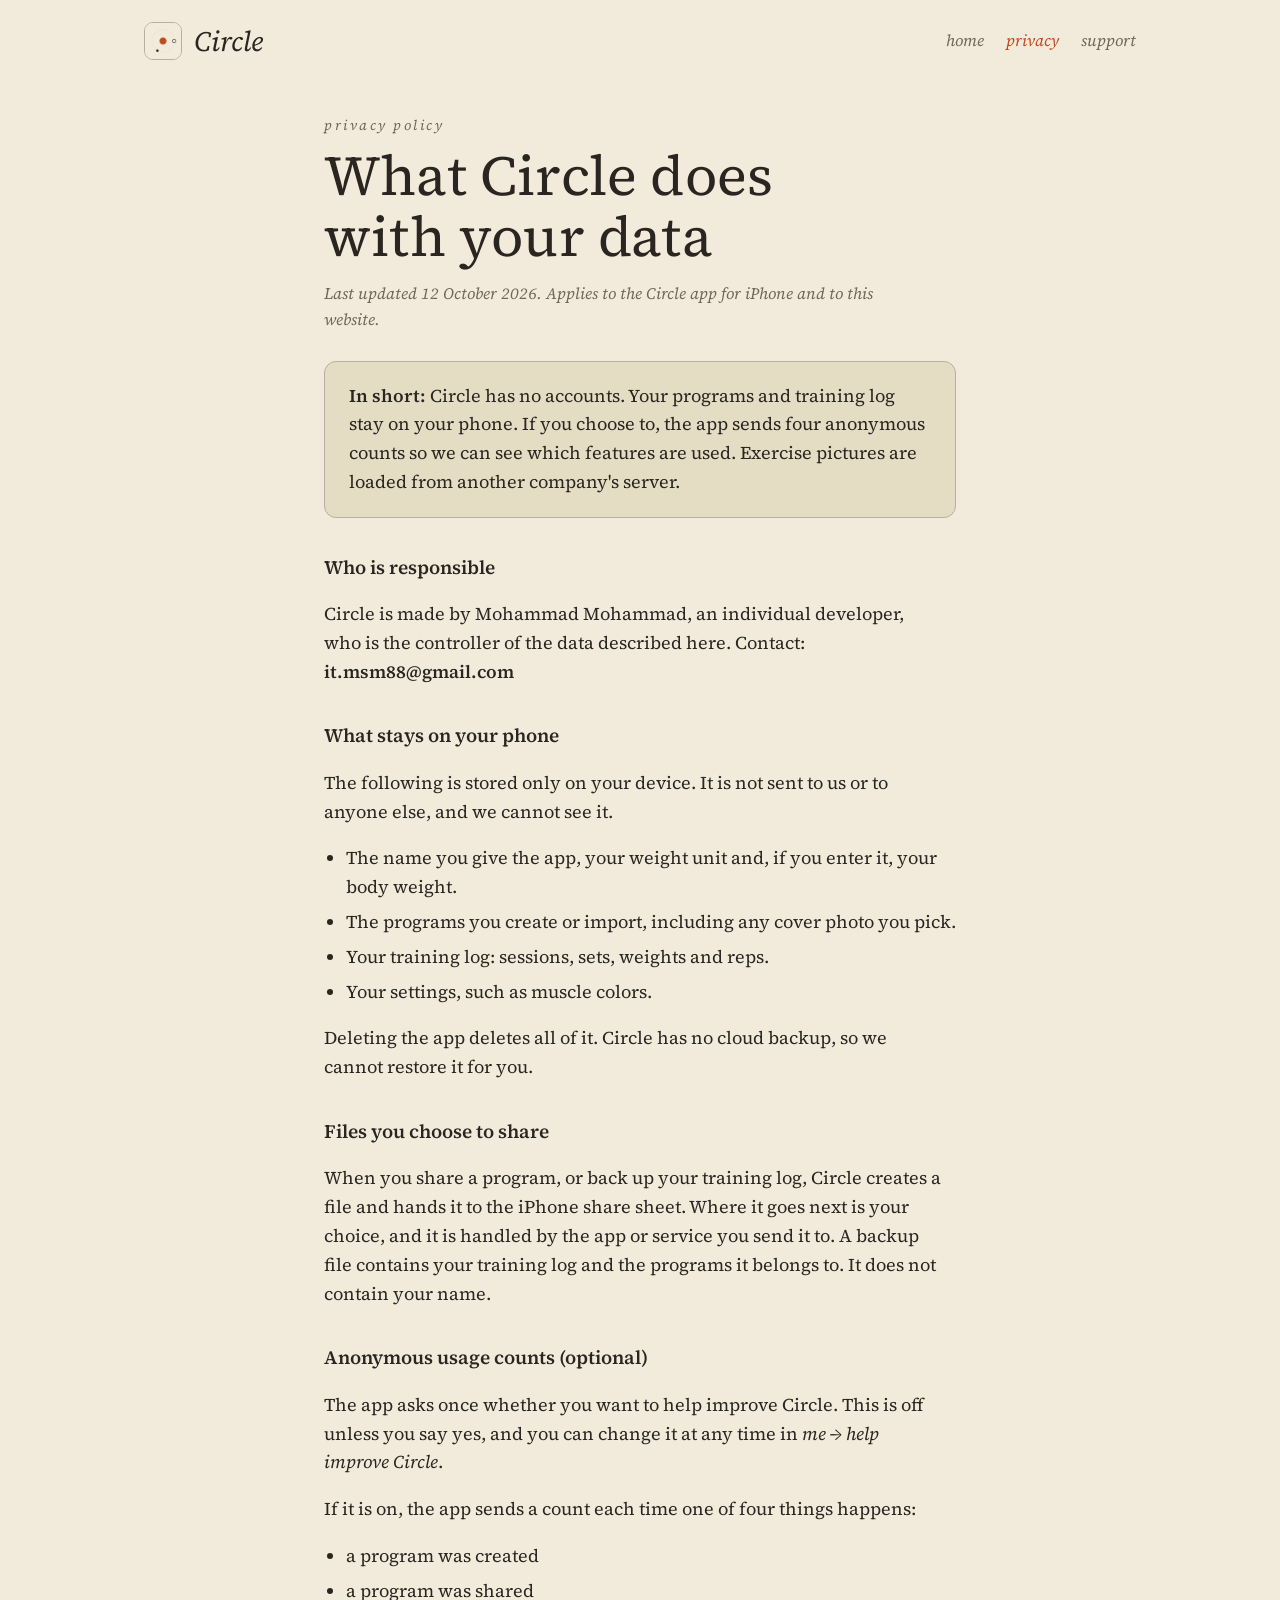
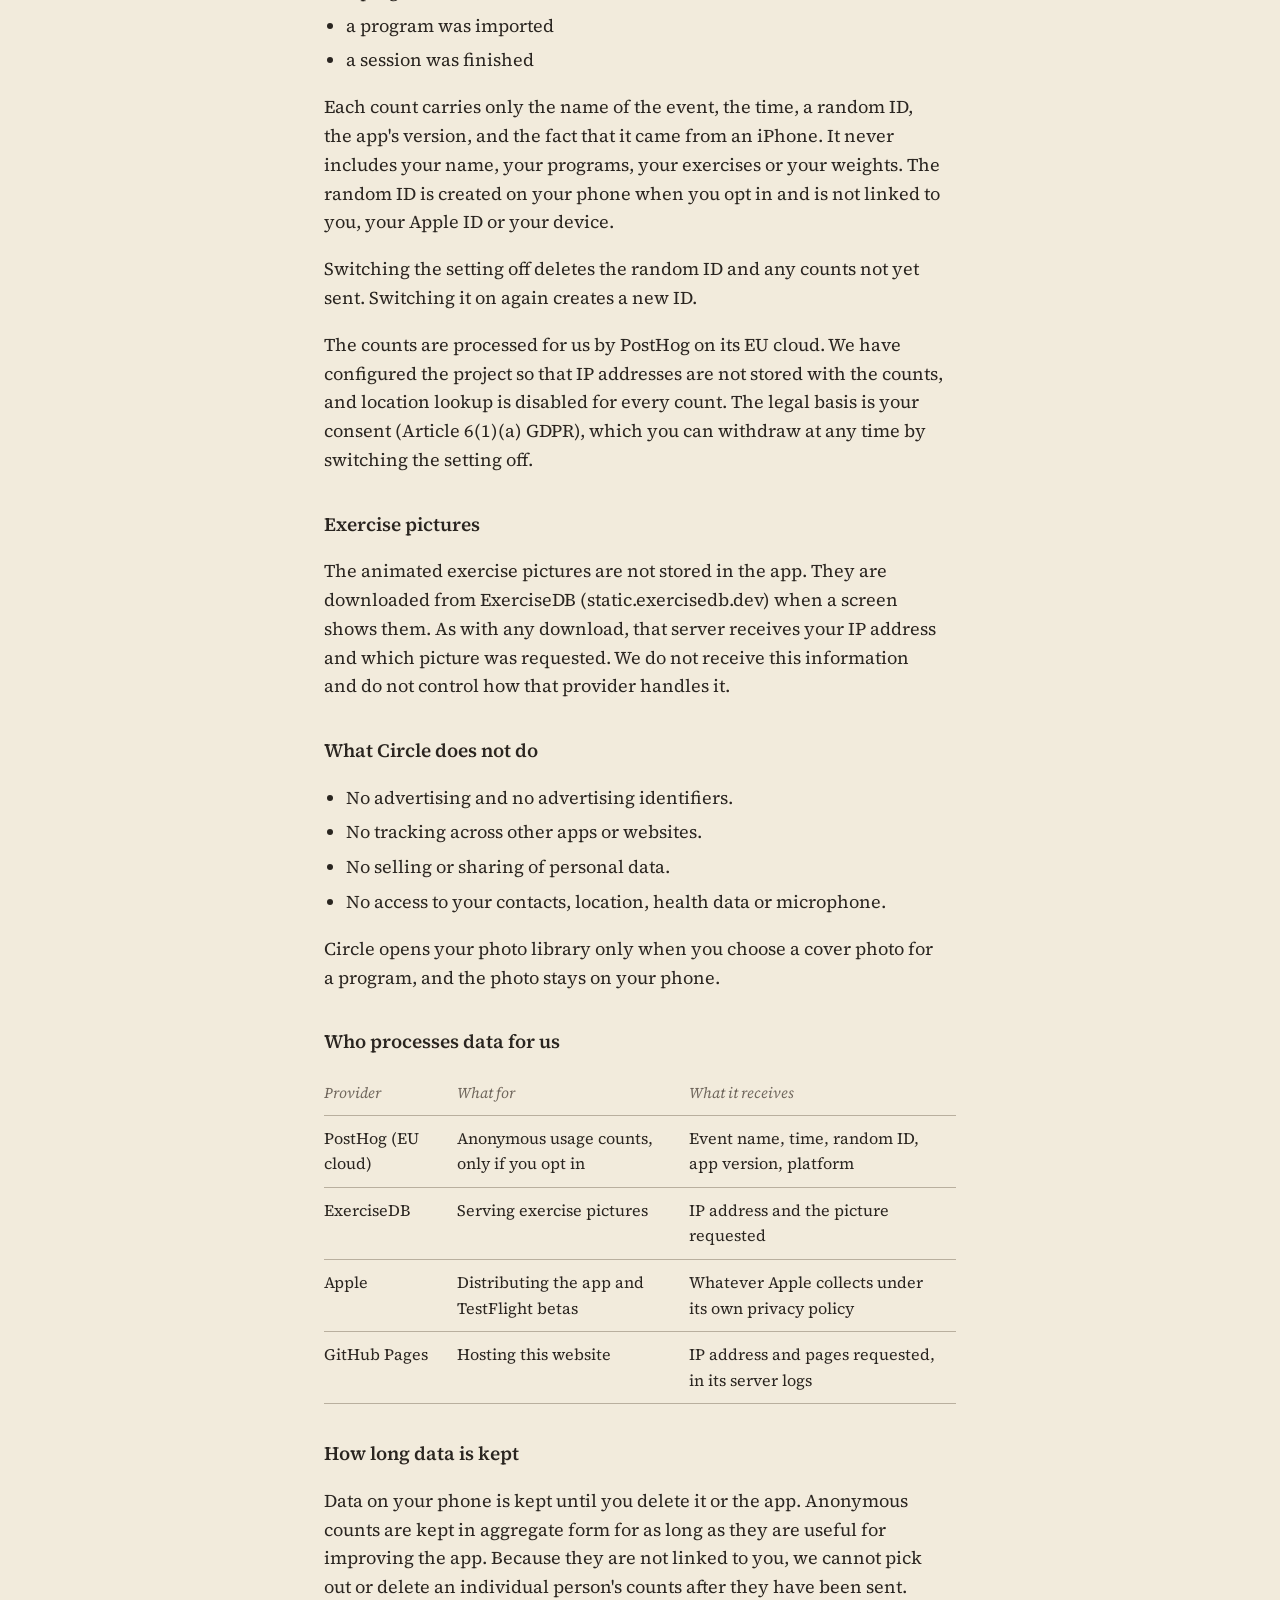
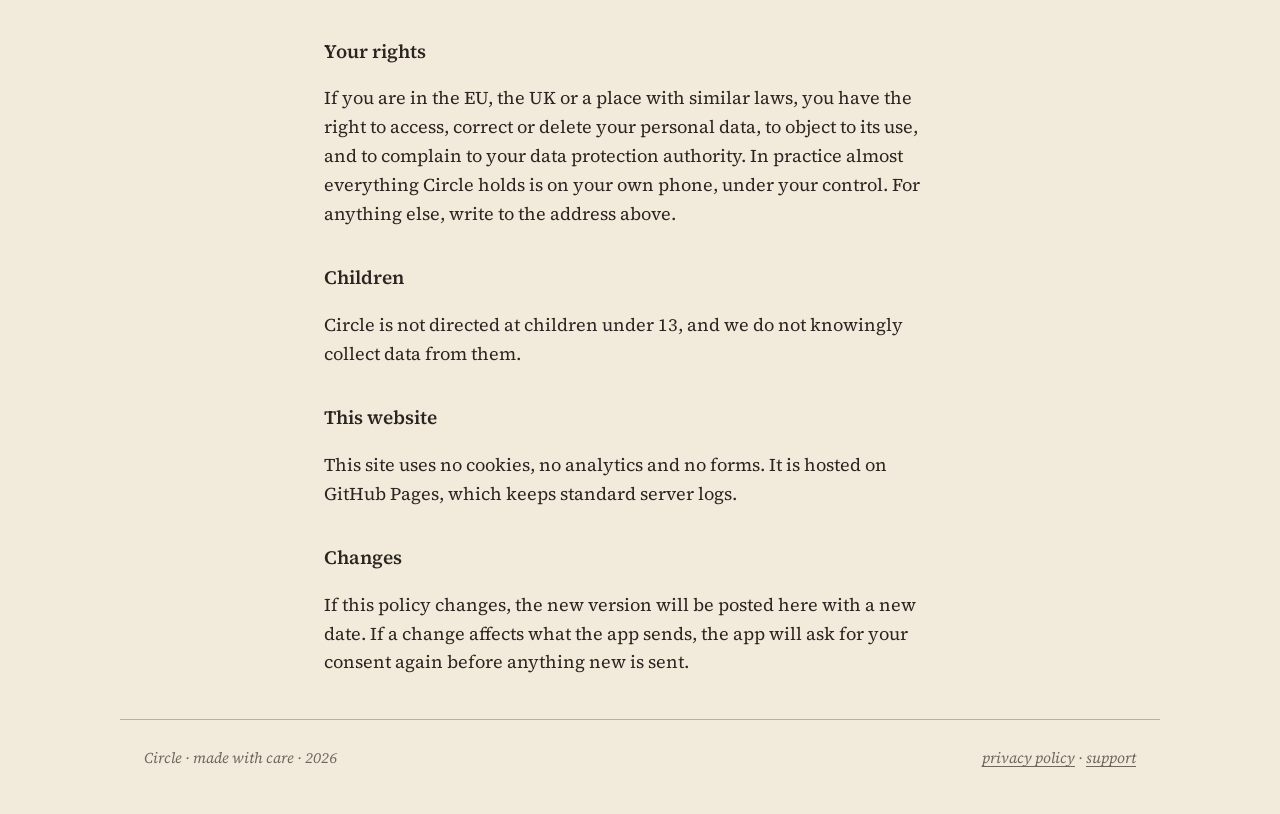
==== privacy.html @ d43ae830 "Circle website: home, privacy policy, support Co-Authored-By: Claude Opus 5.5 <noreply@anthropic.com" ====
<!doctype html>
<html lang="en">
<head>
<meta charset="utf-8">
<meta name="viewport" content="width=device-width, initial-scale=1">
<title>Privacy policy — Circle</title>
<meta name="description" content="What the Circle app stores on your phone, the optional anonymous usage counts, and who processes data.">
<meta name="color-scheme" content="light">
<meta name="theme-color" content="#F2EBDC">
<link rel="icon" href="assets/img/icon.png">
<link rel="stylesheet" href="styles.css">
</head>
<body>
<header class="wrap top">
  <a class="brand" href="index.html"><img src="assets/img/icon.png" alt="" width="38" height="38">Circle</a>
  <nav class="nav" aria-label="Site"><a href="index.html">home</a><a href="privacy.html" aria-current="page">privacy</a><a href="support.html">support</a></nav>
</header>
<main class="wrap narrow doc">
  <p class="kicker">privacy policy</p>
  <h1>What Circle does with your data</h1>
  <p class="updated">Last updated 12 October 2026. Applies to the Circle app for iPhone and to this website.</p>

  <div class="summary">
    <p><strong>In short:</strong> Circle has no accounts. Your programs and training log stay on your phone. If you choose to, the app sends four anonymous counts so we can see which features are used. Exercise pictures are loaded from another company's server.</p>
  </div>

  <h3>Who is responsible</h3>
  <p>Circle is made by Mohammad Mohammad, an individual developer, who is the controller of the data described here. Contact: <span class="email">it.msm88@gmail.com</span></p>

  <h3>What stays on your phone</h3>
  <p>The following is stored only on your device. It is not sent to us or to anyone else, and we cannot see it.</p>
  <ul>
    <li>The name you give the app, your weight unit and, if you enter it, your body weight.</li>
    <li>The programs you create or import, including any cover photo you pick.</li>
    <li>Your training log: sessions, sets, weights and reps.</li>
    <li>Your settings, such as muscle colors.</li>
  </ul>
  <p>Deleting the app deletes all of it. Circle has no cloud backup, so we cannot restore it for you.</p>

  <h3>Files you choose to share</h3>
  <p>When you share a program, or back up your training log, Circle creates a file and hands it to the iPhone share sheet. Where it goes next is your choice, and it is handled by the app or service you send it to. A backup file contains your training log and the programs it belongs to. It does not contain your name.</p>

  <h3>Anonymous usage counts (optional)</h3>
  <p>The app asks once whether you want to help improve Circle. This is off unless you say yes, and you can change it at any time in <em>me → help improve Circle</em>.</p>
  <p>If it is on, the app sends a count each time one of four things happens:</p>
  <ul>
    <li>a program was created</li>
    <li>a program was shared</li>
    <li>a program was imported</li>
    <li>a session was finished</li>
  </ul>
  <p>Each count carries only the name of the event, the time, a random ID, the app's version, and the fact that it came from an iPhone. It never includes your name, your programs, your exercises or your weights. The random ID is created on your phone when you opt in and is not linked to you, your Apple ID or your device.</p>
  <p>Switching the setting off deletes the random ID and any counts not yet sent. Switching it on again creates a new ID.</p>
  <p>The counts are processed for us by PostHog on its EU cloud. We have configured the project so that IP addresses are not stored with the counts, and location lookup is disabled for every count. The legal basis is your consent (Article 6(1)(a) GDPR), which you can withdraw at any time by switching the setting off.</p>

  <h3>Exercise pictures</h3>
  <p>The animated exercise pictures are not stored in the app. They are downloaded from ExerciseDB (<span style="overflow-wrap:anywhere">static.exercisedb.dev</span>) when a screen shows them. As with any download, that server receives your IP address and which picture was requested. We do not receive this information and do not control how that provider handles it.</p>

  <h3>What Circle does not do</h3>
  <ul>
    <li>No advertising and no advertising identifiers.</li>
    <li>No tracking across other apps or websites.</li>
    <li>No selling or sharing of personal data.</li>
    <li>No access to your contacts, location, health data or microphone.</li>
  </ul>
  <p>Circle opens your photo library only when you choose a cover photo for a program, and the photo stays on your phone.</p>

  <h3>Who processes data for us</h3>
  <div class="scroll">
    <table>
      <thead><tr><th>Provider</th><th>What for</th><th>What it receives</th></tr></thead>
      <tbody>
        <tr><td>PostHog (EU cloud)</td><td>Anonymous usage counts, only if you opt in</td><td>Event name, time, random ID, app version, platform</td></tr>
        <tr><td>ExerciseDB</td><td>Serving exercise pictures</td><td>IP address and the picture requested</td></tr>
        <tr><td>Apple</td><td>Distributing the app and TestFlight betas</td><td>Whatever Apple collects under its own privacy policy</td></tr>
        <tr><td>GitHub Pages</td><td>Hosting this website</td><td>IP address and pages requested, in its server logs</td></tr>
      </tbody>
    </table>
  </div>

  <h3>How long data is kept</h3>
  <p>Data on your phone is kept until you delete it or the app. Anonymous counts are kept in aggregate form for as long as they are useful for improving the app. Because they are not linked to you, we cannot pick out or delete an individual person's counts after they have been sent.</p>

  <h3>Your rights</h3>
  <p>If you are in the EU, the UK or a place with similar laws, you have the right to access, correct or delete your personal data, to object to its use, and to complain to your data protection authority. In practice almost everything Circle holds is on your own phone, under your control. For anything else, write to the address above.</p>

  <h3>Children</h3>
  <p>Circle is not directed at children under 13, and we do not knowingly collect data from them.</p>

  <h3>This website</h3>
  <p>This site uses no cookies, no analytics and no forms. It is hosted on GitHub Pages, which keeps standard server logs.</p>

  <h3>Changes</h3>
  <p>If this policy changes, the new version will be posted here with a new date. If a change affects what the app sends, the app will ask for your consent again before anything new is sent.</p>
</main>
<footer class="wrap">
  <span>Circle · made with care · 2026</span>
  <span><a href="privacy.html">privacy policy</a> · <a href="support.html">support</a></span>
</footer>
</body>
</html>
---- styles.css ----
/* Circle — site styles. Same paper, ink and terra as the app. */
@font-face { font-family: "Source Serif 4"; src: url("assets/fonts/SourceSerif4_400Regular.ttf") format("truetype"); font-weight: 400; font-style: normal; font-display: swap; }
@font-face { font-family: "Source Serif 4"; src: url("assets/fonts/SourceSerif4_400Regular_Italic.ttf") format("truetype"); font-weight: 400; font-style: italic; font-display: swap; }
@font-face { font-family: "Source Serif 4"; src: url("assets/fonts/SourceSerif4_600SemiBold.ttf") format("truetype"); font-weight: 600; font-style: normal; font-display: swap; }

:root {
  --paper: #F2EBDC; --paper-dark: #E5DCC4; --ink: #2A2520; --ink-soft: #6F665C; --ink-ghost: #B9AF9E;
  --terra: #C04A1F; --terra-wash: #EFE1D1;
  --serif: "Source Serif 4", "Iowan Old Style", Georgia, serif;
}
* { box-sizing: border-box; }
html { -webkit-text-size-adjust: 100%; }
body { margin: 0; background: var(--paper); color: var(--ink); font-family: var(--serif); font-size: 18px; line-height: 1.6; }
img { max-width: 100%; height: auto; display: block; }
a { color: var(--terra); text-underline-offset: 3px; }
a:focus-visible { outline: 2px solid var(--terra); outline-offset: 3px; border-radius: 2px; }

.wrap { max-width: 1040px; margin: 0 auto; padding-inline: 24px; }
.narrow { max-width: 680px; }

.top { display: flex; align-items: center; justify-content: space-between; gap: 16px; flex-wrap: wrap; padding-block: 22px; }
.brand { display: flex; align-items: center; gap: 12px; color: var(--ink); text-decoration: none; font-style: italic; font-size: 28px; line-height: 1; }
.brand img { width: 38px; height: 38px; border-radius: 9px; border: 1px solid var(--ink-ghost); }
.nav { display: flex; gap: 22px; font-style: italic; font-size: 16px; }
.nav a { color: var(--ink-soft); text-decoration: none; }
.nav a:hover, .nav a[aria-current="page"] { color: var(--terra); }

.kicker { font-style: italic; font-size: 14px; letter-spacing: 2.5px; color: var(--ink-soft); text-transform: lowercase; margin: 0; }
h1 { font-weight: 400; font-size: clamp(36px, 6vw, 56px); line-height: 1.08; letter-spacing: 0.2px; margin: 10px 0 0; text-wrap: balance; }
h2 { font-weight: 400; font-size: clamp(26px, 4vw, 34px); line-height: 1.15; margin: 0; text-wrap: balance; }
h3 { font-weight: 600; font-size: 19px; margin: 34px 0 6px; }
.lede { font-style: italic; color: var(--ink-soft); font-size: 20px; max-width: 34em; margin: 18px 0 0; }

.hero { padding-block: 40px 24px; }
.pill { display: inline-block; margin-top: 26px; padding: 9px 20px; border-radius: 999px; border: 1px solid var(--terra); background: var(--terra-wash); color: var(--terra); font-style: italic; font-size: 16px; letter-spacing: 0.5px; }

.flow { display: flex; flex-direction: column; gap: 72px; padding-block: 56px; }
.step { display: grid; grid-template-columns: minmax(0, 1fr) minmax(0, 300px); gap: 48px; align-items: center; }
.step:nth-child(even) { grid-template-columns: minmax(0, 300px) minmax(0, 1fr); }
.step:nth-child(even) .shot { order: -1; }
.step p { color: var(--ink-soft); margin: 14px 0 0; max-width: 30em; }
.shot { border-radius: 34px; border: 1px solid var(--ink-ghost); overflow: hidden; background: var(--paper); box-shadow: 0 0 0 7px var(--paper-dark); }

.facts { border-block: 1px solid var(--ink-ghost); padding-block: 40px; display: grid; grid-template-columns: repeat(3, minmax(0, 1fr)); gap: 32px; }
.facts h3 { margin-top: 0; }
.facts p { margin: 0; color: var(--ink-soft); font-size: 17px; }

.doc { padding-block: 32px 24px; }
.doc p, .doc li { max-width: 62ch; }
.doc ul { padding-left: 22px; }
.doc li { margin-block: 6px; }
.doc .updated { font-style: italic; color: var(--ink-soft); font-size: 16px; margin-top: 14px; }
.summary { background: var(--paper-dark); border: 1px solid var(--ink-ghost); border-radius: 12px; padding: 20px 24px; margin-top: 28px; }
.summary p { margin: 0; }
.summary p + p { margin-top: 10px; }
.scroll { overflow-x: auto; margin-top: 14px; }
table { border-collapse: collapse; width: 100%; min-width: 520px; font-size: 16px; }
th, td { text-align: left; vertical-align: top; padding: 10px 14px 10px 0; border-bottom: 1px solid var(--ink-ghost); }
th { font-weight: 400; font-style: italic; color: var(--ink-soft); font-size: 15px; }
.email { font-weight: 600; user-select: all; overflow-wrap: anywhere; }

footer { margin-top: 56px; border-top: 1px solid var(--ink-ghost); padding-block: 26px 44px; display: flex; flex-wrap: wrap; gap: 10px 24px; justify-content: space-between; font-style: italic; font-size: 15px; color: var(--ink-soft); }
footer a { color: var(--ink-soft); }

@media (max-width: 760px) {
  body { font-size: 17px; }
  .step, .step:nth-child(even) { grid-template-columns: minmax(0, 1fr); gap: 26px; }
  .step:nth-child(even) .shot { order: 0; }
  .shot { max-width: 280px; margin-inline: auto; }
  .facts { grid-template-columns: minmax(0, 1fr); gap: 24px; }
  .flow { gap: 56px; padding-block: 40px; }
}
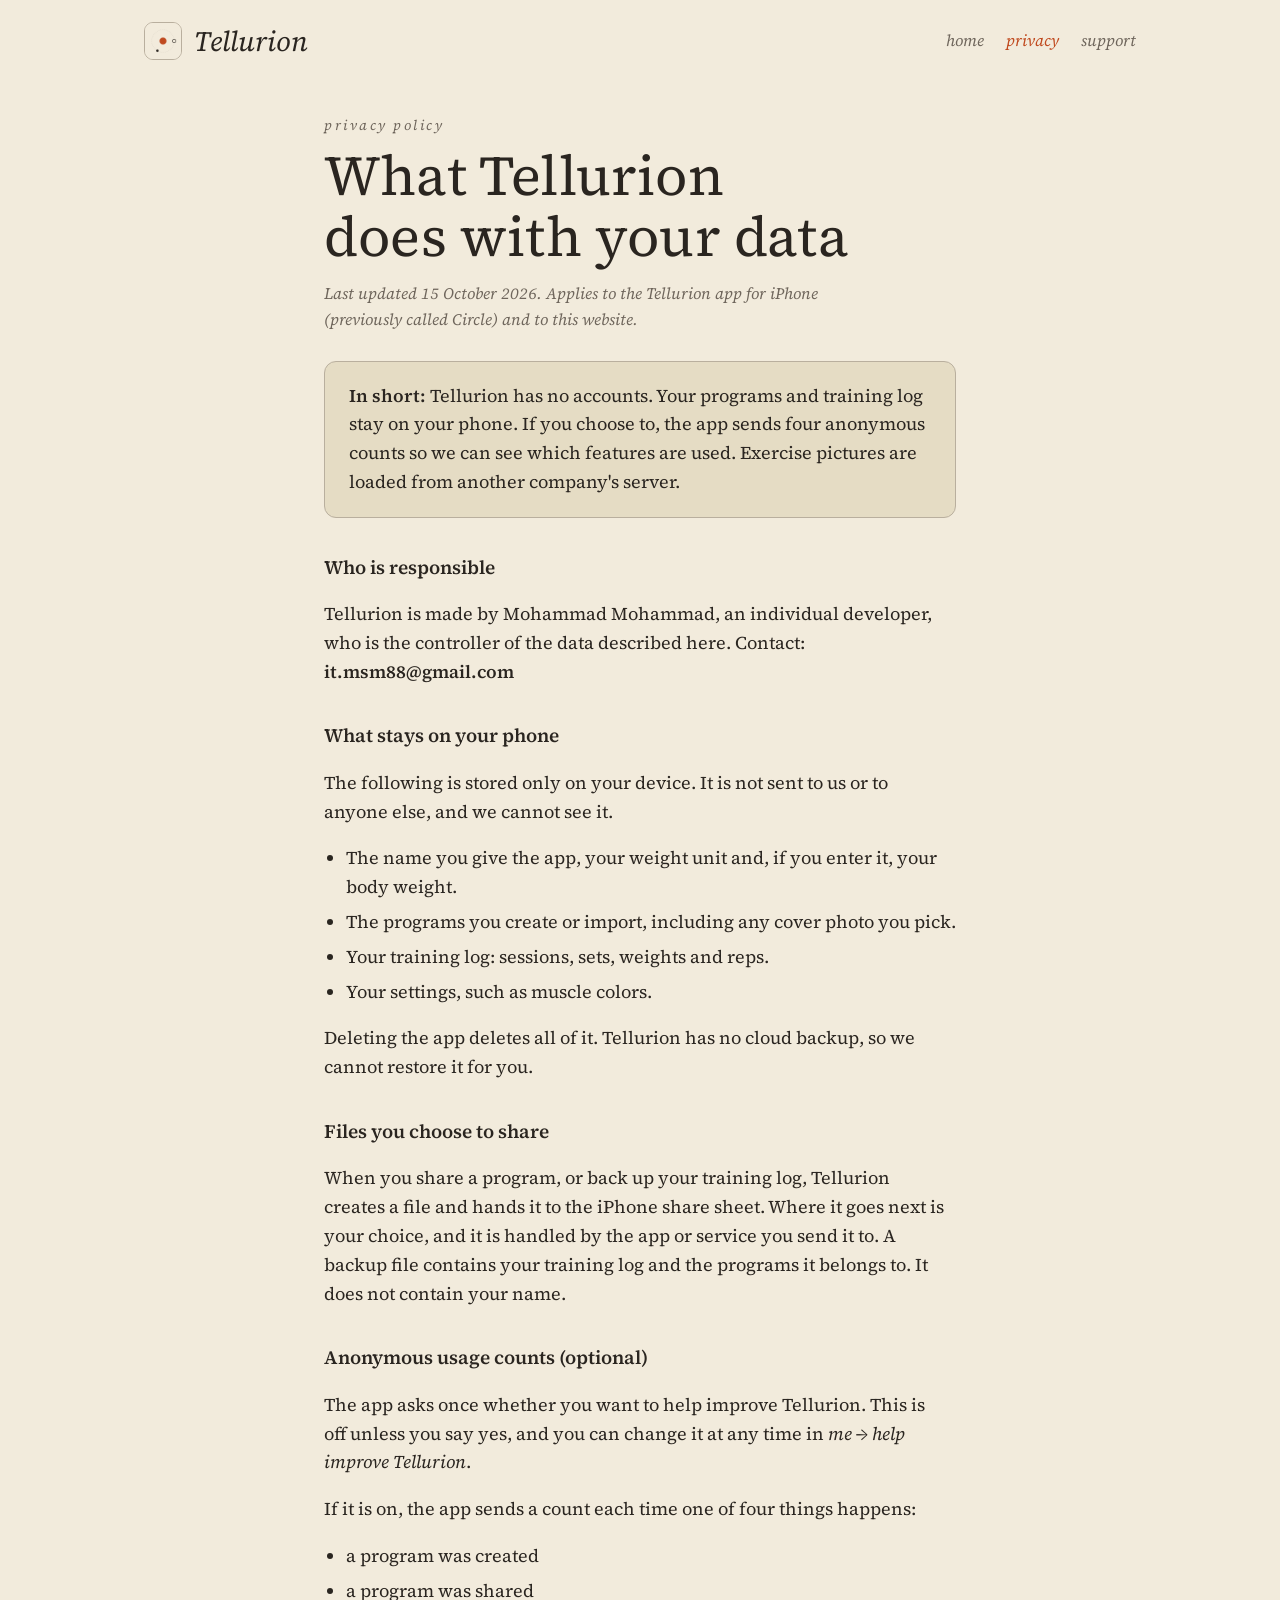
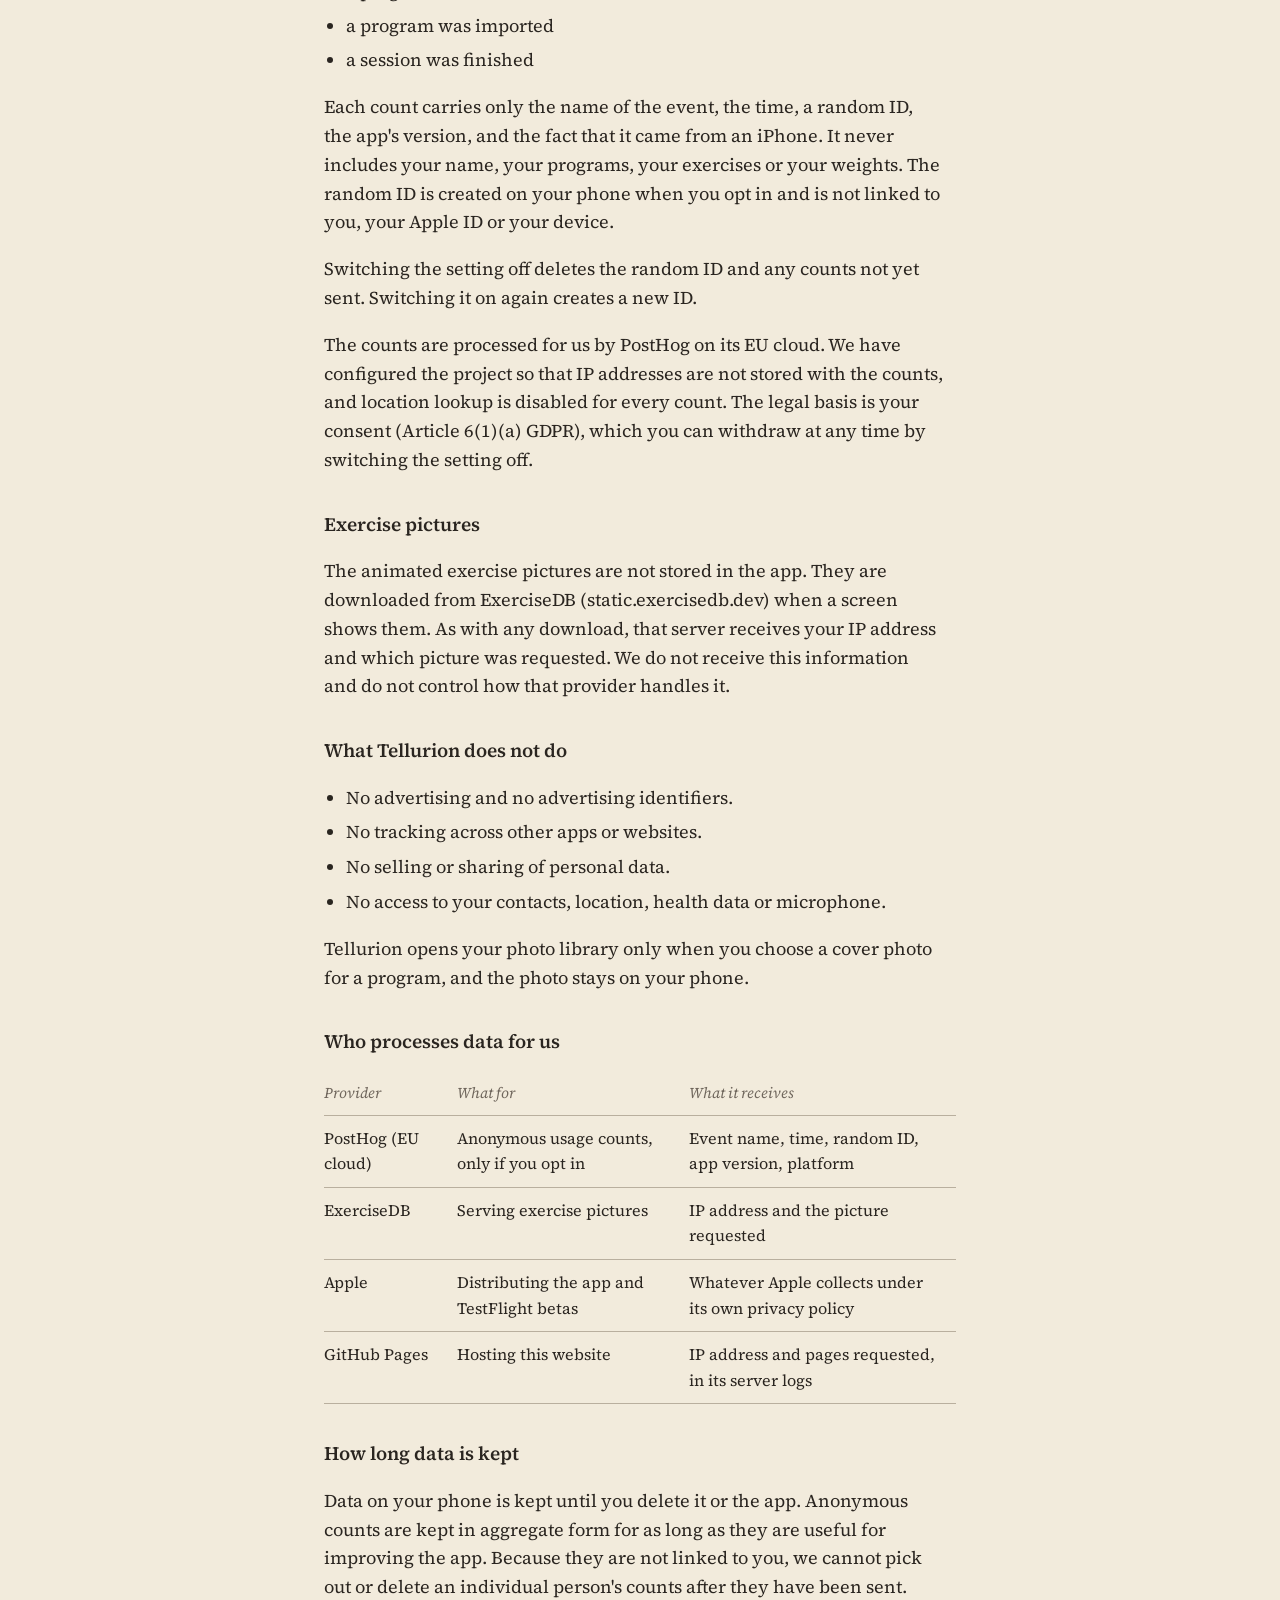
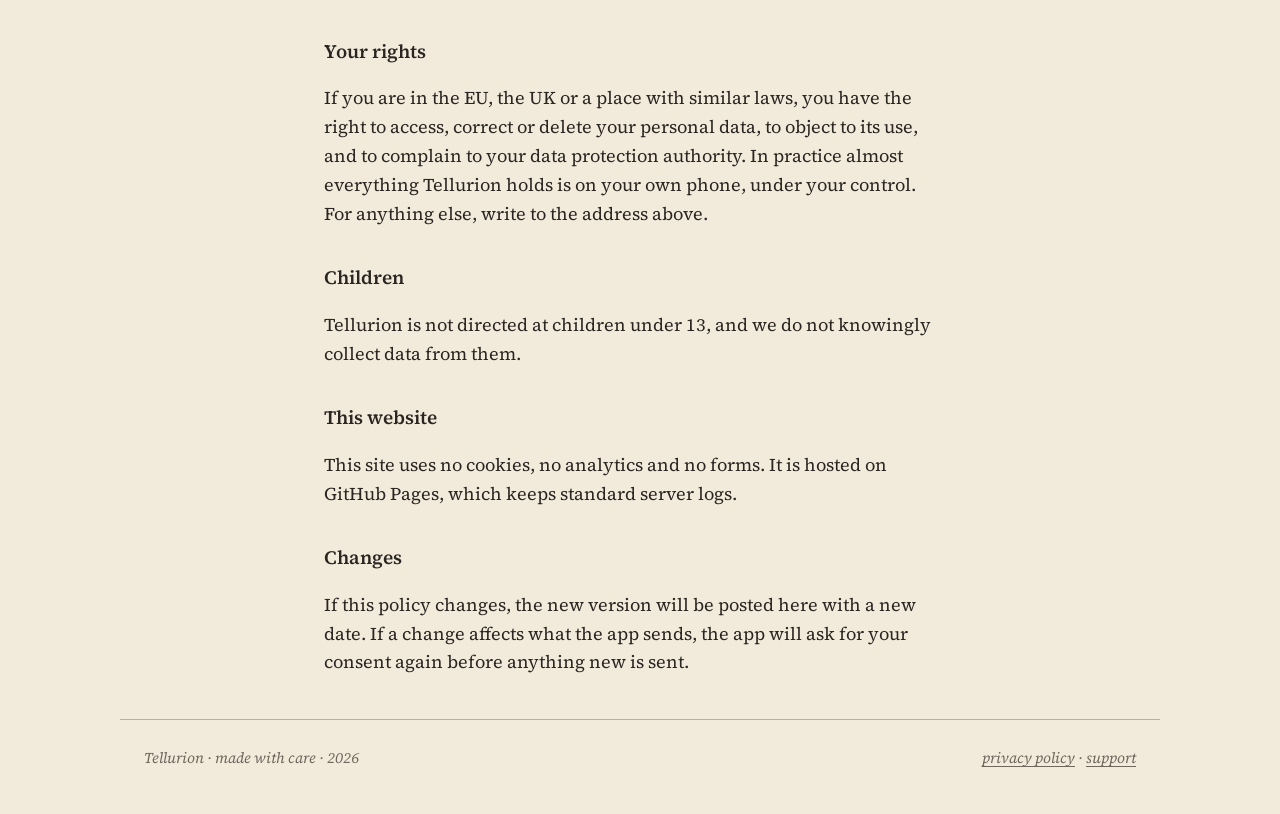
==== commit 7d108e8e: "Rename the app to Tellurion Pages, titles, policy and support text now say Tellurion; the privacy po" ====
--- a/privacy.html
+++ b/privacy.html
@@ -3,8 +3,8 @@
 <head>
 <meta charset="utf-8">
 <meta name="viewport" content="width=device-width, initial-scale=1">
-<title>Privacy policy — Circle</title>
-<meta name="description" content="What the Circle app stores on your phone, the optional anonymous usage counts, and who processes data.">
+<title>Privacy policy — Tellurion</title>
+<meta name="description" content="What the Tellurion app stores on your phone, the optional anonymous usage counts, and who processes data.">
 <meta name="color-scheme" content="light">
 <meta name="theme-color" content="#F2EBDC">
 <link rel="icon" href="assets/img/icon.png">
@@ -12,20 +12,20 @@
 </head>
 <body>
 <header class="wrap top">
-  <a class="brand" href="index.html"><img src="assets/img/icon.png" alt="" width="38" height="38">Circle</a>
+  <a class="brand" href="index.html"><img src="assets/img/icon.png" alt="" width="38" height="38">Tellurion</a>
   <nav class="nav" aria-label="Site"><a href="index.html">home</a><a href="privacy.html" aria-current="page">privacy</a><a href="support.html">support</a></nav>
 </header>
 <main class="wrap narrow doc">
   <p class="kicker">privacy policy</p>
-  <h1>What Circle does with your data</h1>
-  <p class="updated">Last updated 12 October 2026. Applies to the Circle app for iPhone and to this website.</p>
+  <h1>What Tellurion does with your data</h1>
+  <p class="updated">Last updated 15 October 2026. Applies to the Tellurion app for iPhone (previously called Circle) and to this website.</p>
 
   <div class="summary">
-    <p><strong>In short:</strong> Circle has no accounts. Your programs and training log stay on your phone. If you choose to, the app sends four anonymous counts so we can see which features are used. Exercise pictures are loaded from another company's server.</p>
+    <p><strong>In short:</strong> Tellurion has no accounts. Your programs and training log stay on your phone. If you choose to, the app sends four anonymous counts so we can see which features are used. Exercise pictures are loaded from another company's server.</p>
   </div>
 
   <h3>Who is responsible</h3>
-  <p>Circle is made by Mohammad Mohammad, an individual developer, who is the controller of the data described here. Contact: <span class="email">it.msm88@gmail.com</span></p>
+  <p>Tellurion is made by Mohammad Mohammad, an individual developer, who is the controller of the data described here. Contact: <span class="email">it.msm88@gmail.com</span></p>
 
   <h3>What stays on your phone</h3>
   <p>The following is stored only on your device. It is not sent to us or to anyone else, and we cannot see it.</p>
@@ -35,13 +35,13 @@
     <li>Your training log: sessions, sets, weights and reps.</li>
     <li>Your settings, such as muscle colors.</li>
   </ul>
-  <p>Deleting the app deletes all of it. Circle has no cloud backup, so we cannot restore it for you.</p>
+  <p>Deleting the app deletes all of it. Tellurion has no cloud backup, so we cannot restore it for you.</p>
 
   <h3>Files you choose to share</h3>
-  <p>When you share a program, or back up your training log, Circle creates a file and hands it to the iPhone share sheet. Where it goes next is your choice, and it is handled by the app or service you send it to. A backup file contains your training log and the programs it belongs to. It does not contain your name.</p>
+  <p>When you share a program, or back up your training log, Tellurion creates a file and hands it to the iPhone share sheet. Where it goes next is your choice, and it is handled by the app or service you send it to. A backup file contains your training log and the programs it belongs to. It does not contain your name.</p>
 
   <h3>Anonymous usage counts (optional)</h3>
-  <p>The app asks once whether you want to help improve Circle. This is off unless you say yes, and you can change it at any time in <em>me → help improve Circle</em>.</p>
+  <p>The app asks once whether you want to help improve Tellurion. This is off unless you say yes, and you can change it at any time in <em>me → help improve Tellurion</em>.</p>
   <p>If it is on, the app sends a count each time one of four things happens:</p>
   <ul>
     <li>a program was created</li>
@@ -56,14 +56,14 @@
   <h3>Exercise pictures</h3>
   <p>The animated exercise pictures are not stored in the app. They are downloaded from ExerciseDB (<span style="overflow-wrap:anywhere">static.exercisedb.dev</span>) when a screen shows them. As with any download, that server receives your IP address and which picture was requested. We do not receive this information and do not control how that provider handles it.</p>
 
-  <h3>What Circle does not do</h3>
+  <h3>What Tellurion does not do</h3>
   <ul>
     <li>No advertising and no advertising identifiers.</li>
     <li>No tracking across other apps or websites.</li>
     <li>No selling or sharing of personal data.</li>
     <li>No access to your contacts, location, health data or microphone.</li>
   </ul>
-  <p>Circle opens your photo library only when you choose a cover photo for a program, and the photo stays on your phone.</p>
+  <p>Tellurion opens your photo library only when you choose a cover photo for a program, and the photo stays on your phone.</p>
 
   <h3>Who processes data for us</h3>
   <div class="scroll">
@@ -82,10 +82,10 @@
   <p>Data on your phone is kept until you delete it or the app. Anonymous counts are kept in aggregate form for as long as they are useful for improving the app. Because they are not linked to you, we cannot pick out or delete an individual person's counts after they have been sent.</p>
 
   <h3>Your rights</h3>
-  <p>If you are in the EU, the UK or a place with similar laws, you have the right to access, correct or delete your personal data, to object to its use, and to complain to your data protection authority. In practice almost everything Circle holds is on your own phone, under your control. For anything else, write to the address above.</p>
+  <p>If you are in the EU, the UK or a place with similar laws, you have the right to access, correct or delete your personal data, to object to its use, and to complain to your data protection authority. In practice almost everything Tellurion holds is on your own phone, under your control. For anything else, write to the address above.</p>
 
   <h3>Children</h3>
-  <p>Circle is not directed at children under 13, and we do not knowingly collect data from them.</p>
+  <p>Tellurion is not directed at children under 13, and we do not knowingly collect data from them.</p>
 
   <h3>This website</h3>
   <p>This site uses no cookies, no analytics and no forms. It is hosted on GitHub Pages, which keeps standard server logs.</p>
@@ -94,7 +94,7 @@
   <p>If this policy changes, the new version will be posted here with a new date. If a change affects what the app sends, the app will ask for your consent again before anything new is sent.</p>
 </main>
 <footer class="wrap">
-  <span>Circle · made with care · 2026</span>
+  <span>Tellurion · made with care · 2026</span>
   <span><a href="privacy.html">privacy policy</a> · <a href="support.html">support</a></span>
 </footer>
 </body>
--- a/styles.css
+++ b/styles.css
@@ -1,4 +1,4 @@
-/* Circle — site styles. Same paper, ink and terra as the app. */
+/* Tellurion — site styles. Same paper, ink and terra as the app. */
 @font-face { font-family: "Source Serif 4"; src: url("assets/fonts/SourceSerif4_400Regular.ttf") format("truetype"); font-weight: 400; font-style: normal; font-display: swap; }
 @font-face { font-family: "Source Serif 4"; src: url("assets/fonts/SourceSerif4_400Regular_Italic.ttf") format("truetype"); font-weight: 400; font-style: italic; font-display: swap; }
 @font-face { font-family: "Source Serif 4"; src: url("assets/fonts/SourceSerif4_600SemiBold.ttf") format("truetype"); font-weight: 600; font-style: normal; font-display: swap; }
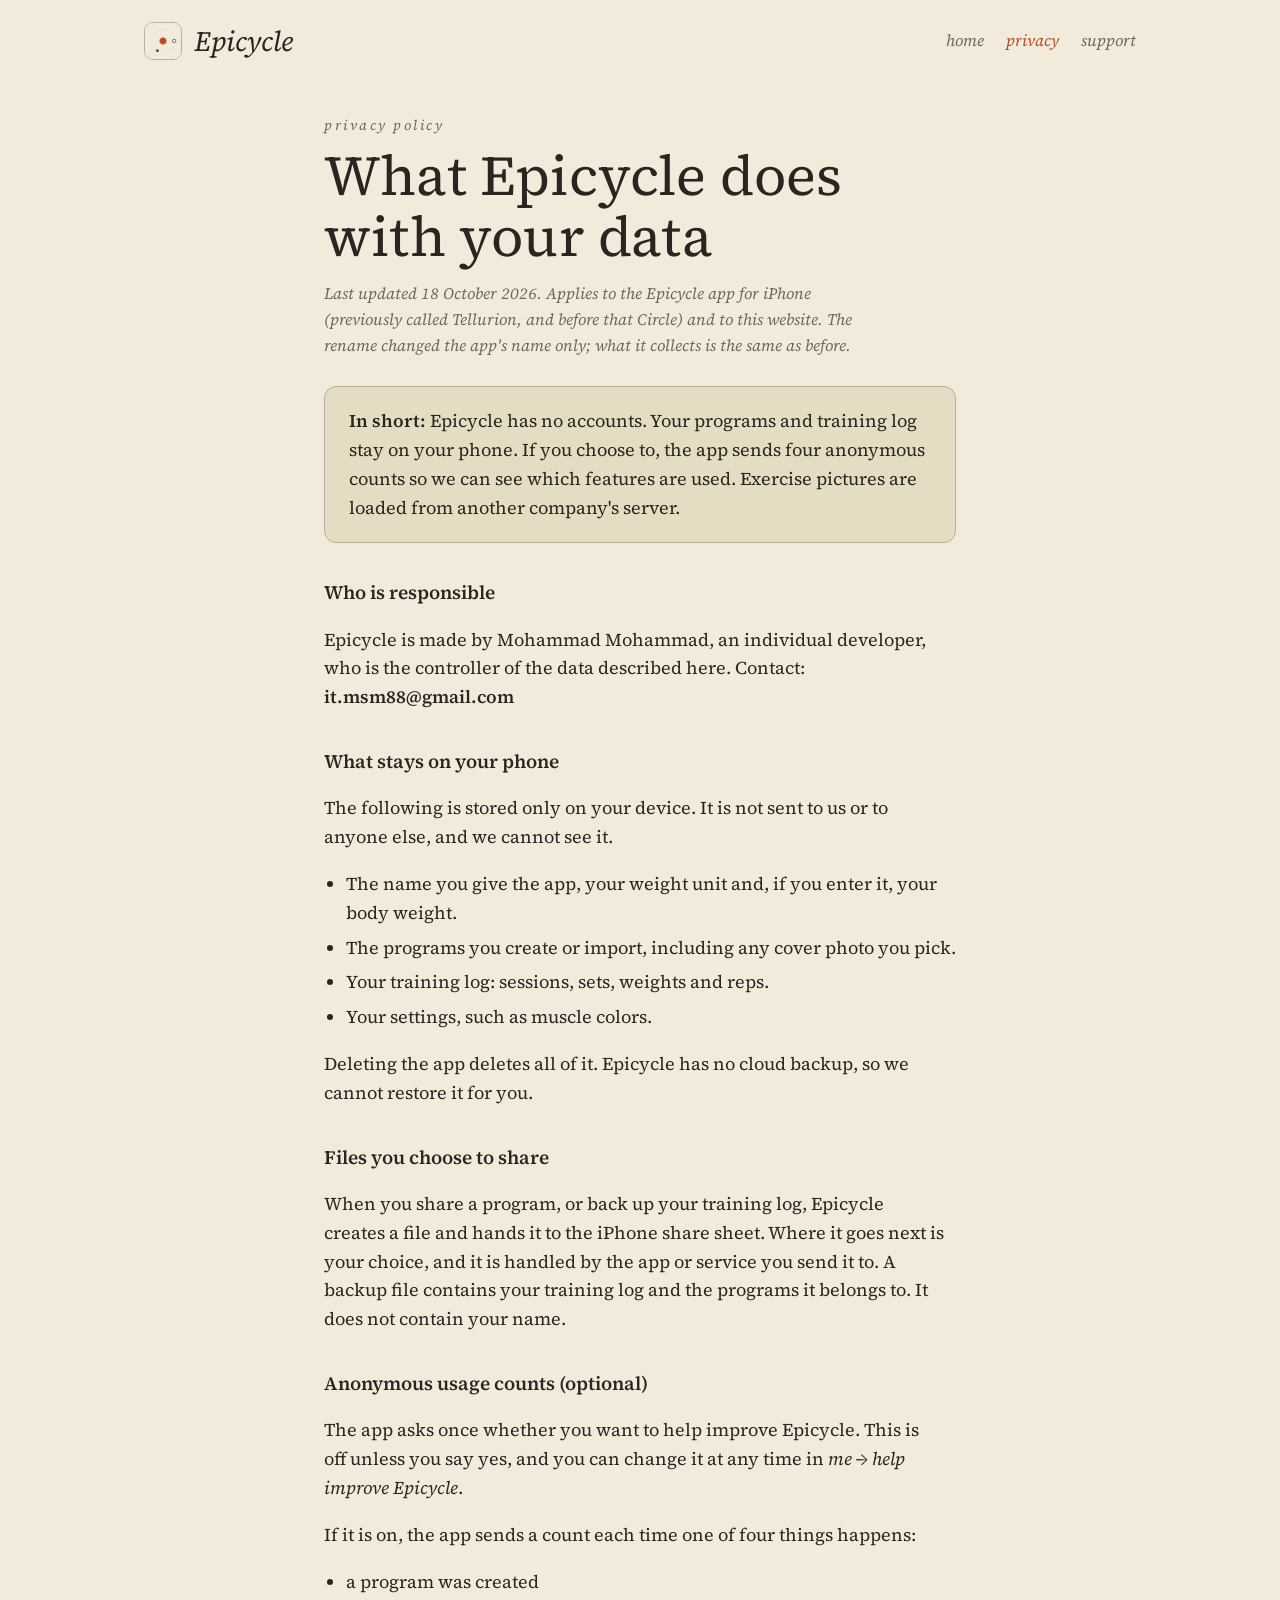
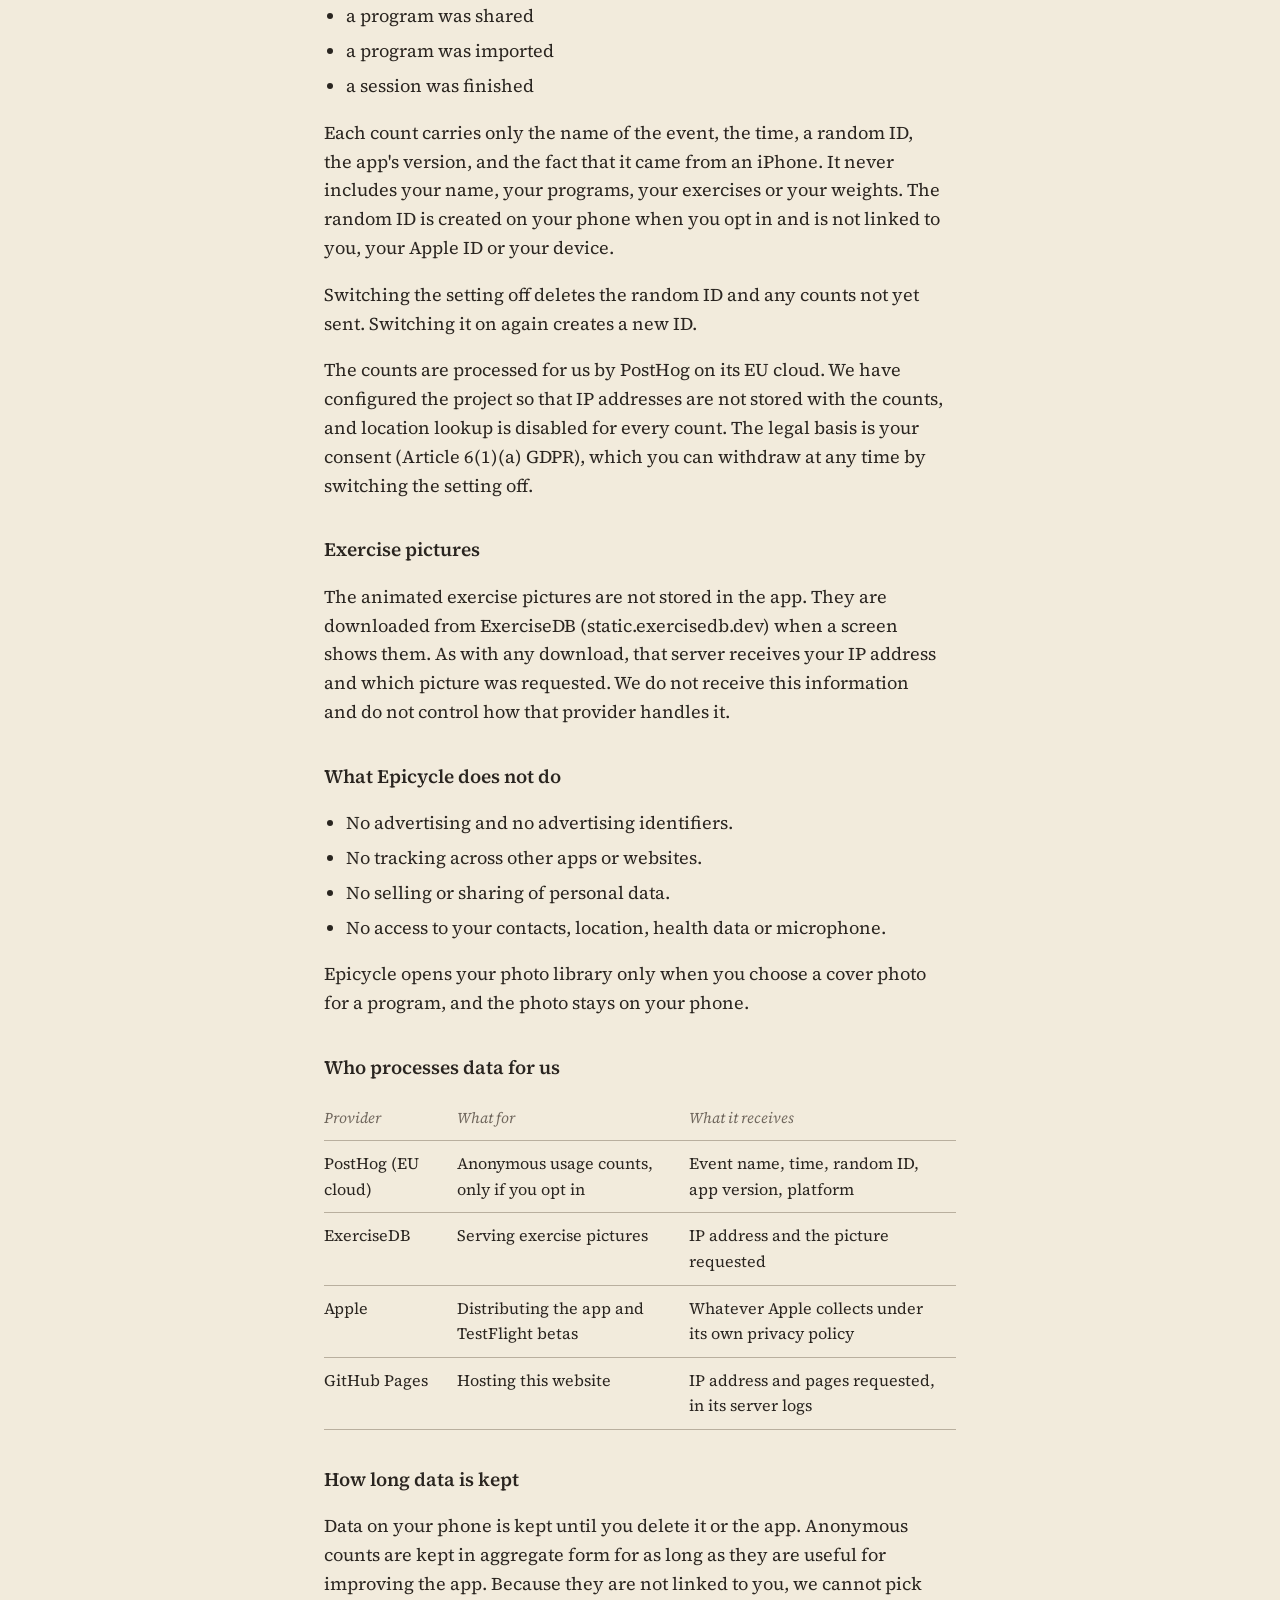
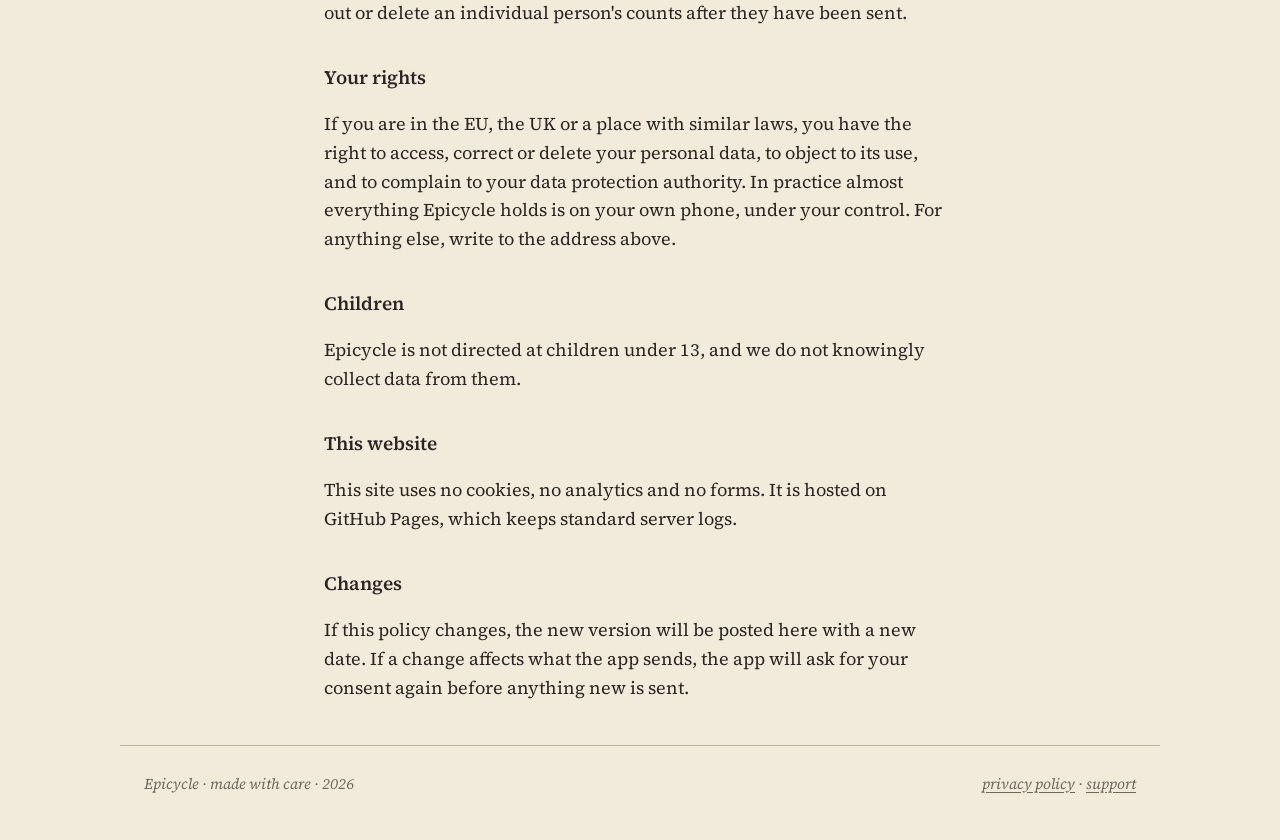
==== commit 65ff85a9: "Rename to Epicycle; privacy policy dated 18 October; refreshed screenshots and copy" ====
--- a/privacy.html
+++ b/privacy.html
@@ -3,8 +3,8 @@
 <head>
 <meta charset="utf-8">
 <meta name="viewport" content="width=device-width, initial-scale=1">
-<title>Privacy policy — Tellurion</title>
-<meta name="description" content="What the Tellurion app stores on your phone, the optional anonymous usage counts, and who processes data.">
+<title>Privacy policy — Epicycle</title>
+<meta name="description" content="What the Epicycle app stores on your phone, the optional anonymous usage counts, and who processes data.">
 <meta name="color-scheme" content="light">
 <meta name="theme-color" content="#F2EBDC">
 <link rel="icon" href="assets/img/icon.png">
@@ -12,20 +12,20 @@
 </head>
 <body>
 <header class="wrap top">
-  <a class="brand" href="index.html"><img src="assets/img/icon.png" alt="" width="38" height="38">Tellurion</a>
+  <a class="brand" href="index.html"><img src="assets/img/icon.png" alt="" width="38" height="38">Epicycle</a>
   <nav class="nav" aria-label="Site"><a href="index.html">home</a><a href="privacy.html" aria-current="page">privacy</a><a href="support.html">support</a></nav>
 </header>
 <main class="wrap narrow doc">
   <p class="kicker">privacy policy</p>
-  <h1>What Tellurion does with your data</h1>
-  <p class="updated">Last updated 15 October 2026. Applies to the Tellurion app for iPhone (previously called Circle) and to this website.</p>
+  <h1>What Epicycle does with your data</h1>
+  <p class="updated">Last updated 18 October 2026. Applies to the Epicycle app for iPhone (previously called Tellurion, and before that Circle) and to this website. The rename changed the app's name only; what it collects is the same as before.</p>
 
   <div class="summary">
-    <p><strong>In short:</strong> Tellurion has no accounts. Your programs and training log stay on your phone. If you choose to, the app sends four anonymous counts so we can see which features are used. Exercise pictures are loaded from another company's server.</p>
+    <p><strong>In short:</strong> Epicycle has no accounts. Your programs and training log stay on your phone. If you choose to, the app sends four anonymous counts so we can see which features are used. Exercise pictures are loaded from another company's server.</p>
   </div>
 
   <h3>Who is responsible</h3>
-  <p>Tellurion is made by Mohammad Mohammad, an individual developer, who is the controller of the data described here. Contact: <span class="email">it.msm88@gmail.com</span></p>
+  <p>Epicycle is made by Mohammad Mohammad, an individual developer, who is the controller of the data described here. Contact: <span class="email">it.msm88@gmail.com</span></p>
 
   <h3>What stays on your phone</h3>
   <p>The following is stored only on your device. It is not sent to us or to anyone else, and we cannot see it.</p>
@@ -35,13 +35,13 @@
     <li>Your training log: sessions, sets, weights and reps.</li>
     <li>Your settings, such as muscle colors.</li>
   </ul>
-  <p>Deleting the app deletes all of it. Tellurion has no cloud backup, so we cannot restore it for you.</p>
+  <p>Deleting the app deletes all of it. Epicycle has no cloud backup, so we cannot restore it for you.</p>
 
   <h3>Files you choose to share</h3>
-  <p>When you share a program, or back up your training log, Tellurion creates a file and hands it to the iPhone share sheet. Where it goes next is your choice, and it is handled by the app or service you send it to. A backup file contains your training log and the programs it belongs to. It does not contain your name.</p>
+  <p>When you share a program, or back up your training log, Epicycle creates a file and hands it to the iPhone share sheet. Where it goes next is your choice, and it is handled by the app or service you send it to. A backup file contains your training log and the programs it belongs to. It does not contain your name.</p>
 
   <h3>Anonymous usage counts (optional)</h3>
-  <p>The app asks once whether you want to help improve Tellurion. This is off unless you say yes, and you can change it at any time in <em>me → help improve Tellurion</em>.</p>
+  <p>The app asks once whether you want to help improve Epicycle. This is off unless you say yes, and you can change it at any time in <em>me → help improve Epicycle</em>.</p>
   <p>If it is on, the app sends a count each time one of four things happens:</p>
   <ul>
     <li>a program was created</li>
@@ -56,14 +56,14 @@
   <h3>Exercise pictures</h3>
   <p>The animated exercise pictures are not stored in the app. They are downloaded from ExerciseDB (<span style="overflow-wrap:anywhere">static.exercisedb.dev</span>) when a screen shows them. As with any download, that server receives your IP address and which picture was requested. We do not receive this information and do not control how that provider handles it.</p>
 
-  <h3>What Tellurion does not do</h3>
+  <h3>What Epicycle does not do</h3>
   <ul>
     <li>No advertising and no advertising identifiers.</li>
     <li>No tracking across other apps or websites.</li>
     <li>No selling or sharing of personal data.</li>
     <li>No access to your contacts, location, health data or microphone.</li>
   </ul>
-  <p>Tellurion opens your photo library only when you choose a cover photo for a program, and the photo stays on your phone.</p>
+  <p>Epicycle opens your photo library only when you choose a cover photo for a program, and the photo stays on your phone.</p>
 
   <h3>Who processes data for us</h3>
   <div class="scroll">
@@ -82,10 +82,10 @@
   <p>Data on your phone is kept until you delete it or the app. Anonymous counts are kept in aggregate form for as long as they are useful for improving the app. Because they are not linked to you, we cannot pick out or delete an individual person's counts after they have been sent.</p>
 
   <h3>Your rights</h3>
-  <p>If you are in the EU, the UK or a place with similar laws, you have the right to access, correct or delete your personal data, to object to its use, and to complain to your data protection authority. In practice almost everything Tellurion holds is on your own phone, under your control. For anything else, write to the address above.</p>
+  <p>If you are in the EU, the UK or a place with similar laws, you have the right to access, correct or delete your personal data, to object to its use, and to complain to your data protection authority. In practice almost everything Epicycle holds is on your own phone, under your control. For anything else, write to the address above.</p>
 
   <h3>Children</h3>
-  <p>Tellurion is not directed at children under 13, and we do not knowingly collect data from them.</p>
+  <p>Epicycle is not directed at children under 13, and we do not knowingly collect data from them.</p>
 
   <h3>This website</h3>
   <p>This site uses no cookies, no analytics and no forms. It is hosted on GitHub Pages, which keeps standard server logs.</p>
@@ -94,7 +94,7 @@
   <p>If this policy changes, the new version will be posted here with a new date. If a change affects what the app sends, the app will ask for your consent again before anything new is sent.</p>
 </main>
 <footer class="wrap">
-  <span>Tellurion · made with care · 2026</span>
+  <span>Epicycle · made with care · 2026</span>
   <span><a href="privacy.html">privacy policy</a> · <a href="support.html">support</a></span>
 </footer>
 </body>
--- a/styles.css
+++ b/styles.css
@@ -1,4 +1,4 @@
-/* Tellurion — site styles. Same paper, ink and terra as the app. */
+/* Epicycle — site styles. Same paper, ink and terra as the app. */
 @font-face { font-family: "Source Serif 4"; src: url("assets/fonts/SourceSerif4_400Regular.ttf") format("truetype"); font-weight: 400; font-style: normal; font-display: swap; }
 @font-face { font-family: "Source Serif 4"; src: url("assets/fonts/SourceSerif4_400Regular_Italic.ttf") format("truetype"); font-weight: 400; font-style: italic; font-display: swap; }
 @font-face { font-family: "Source Serif 4"; src: url("assets/fonts/SourceSerif4_600SemiBold.ttf") format("truetype"); font-weight: 600; font-style: normal; font-display: swap; }
